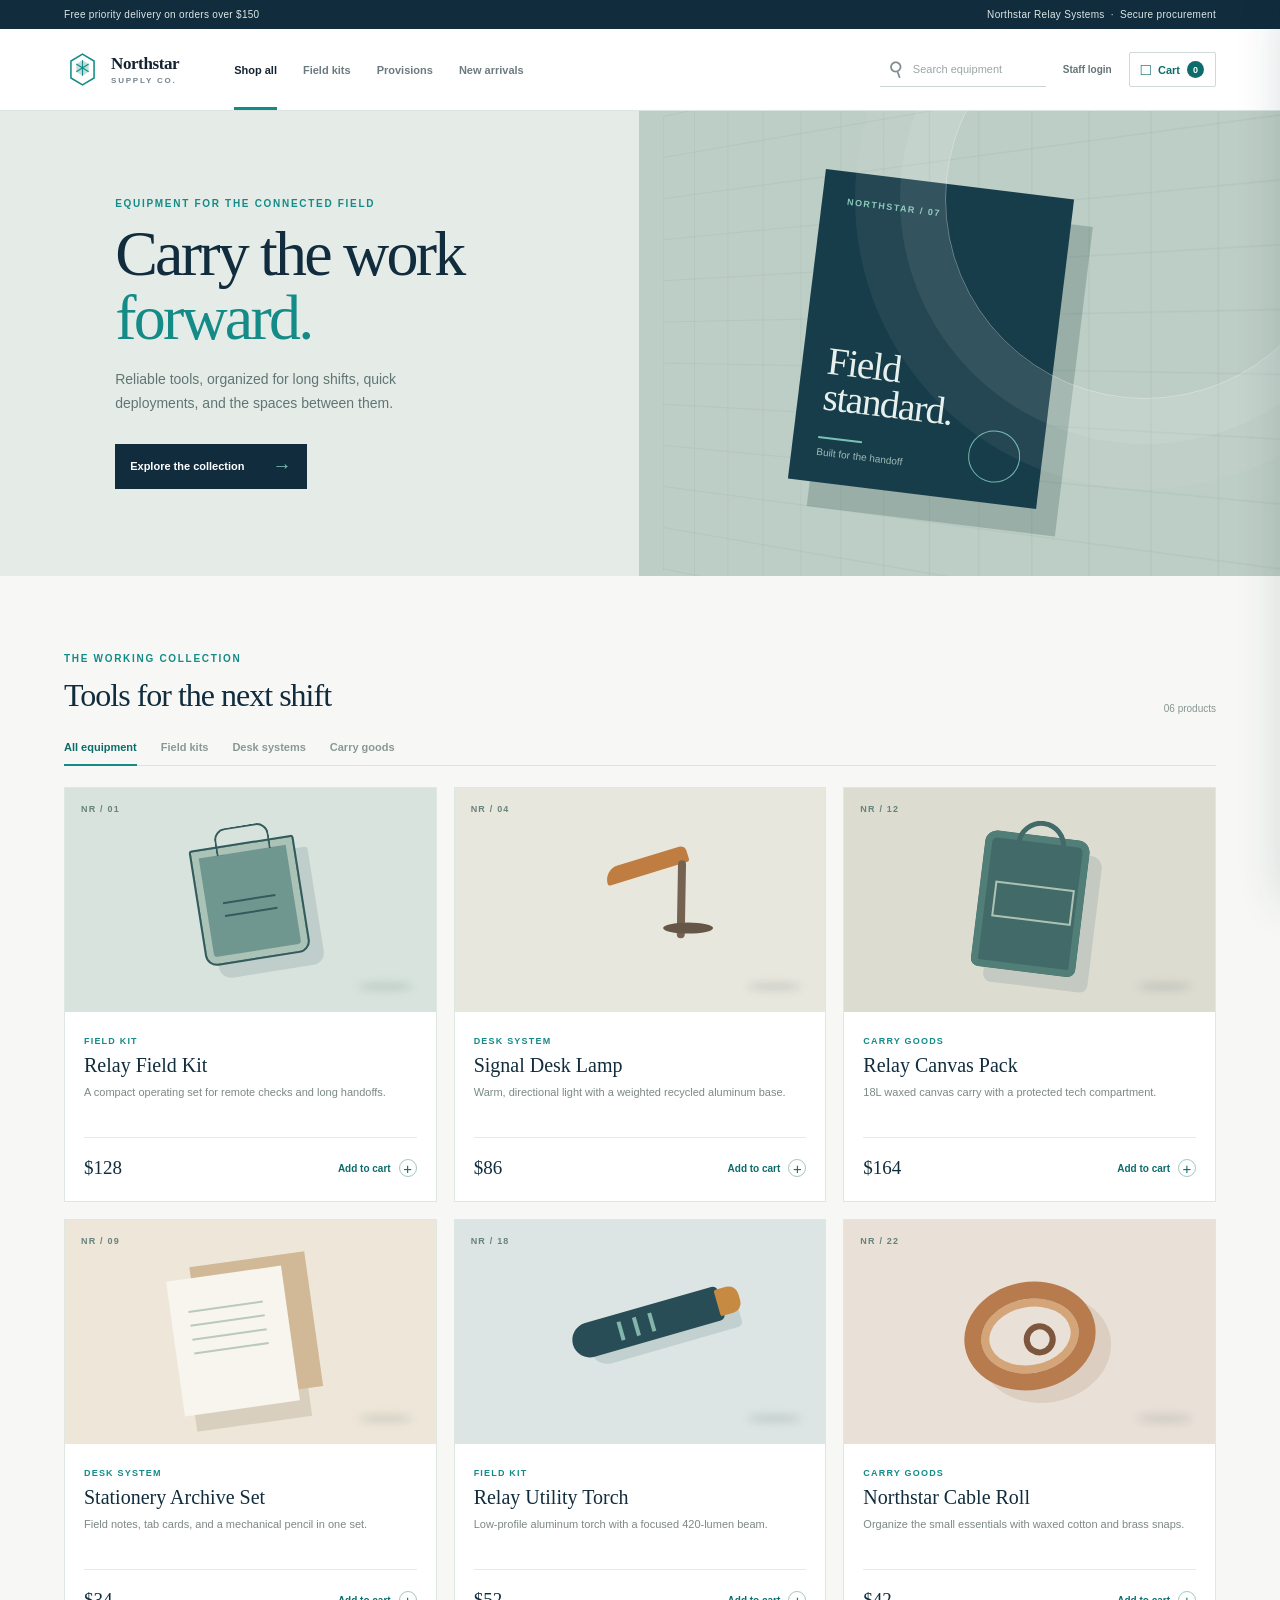
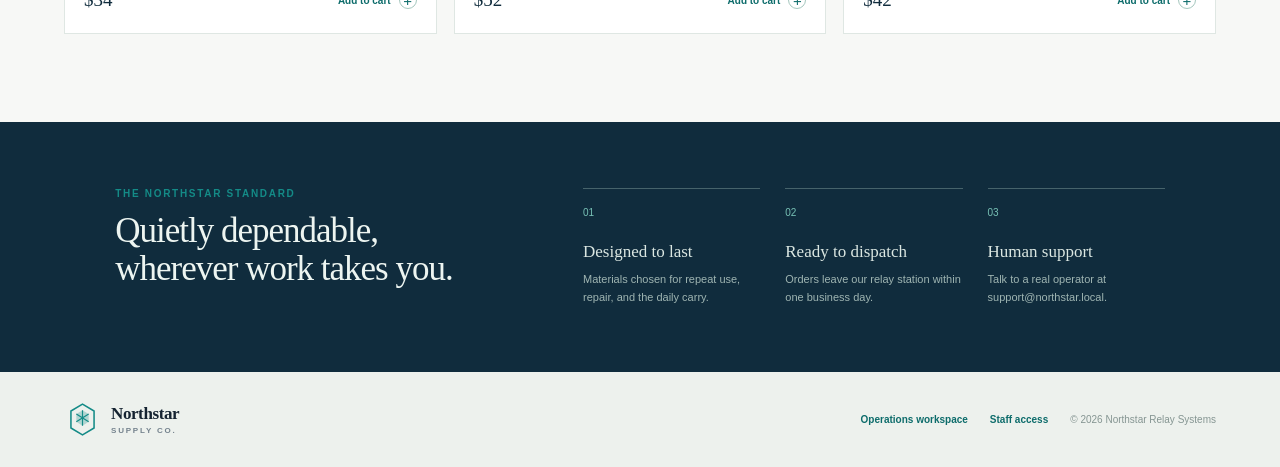
==== honeypot-site/index.html @ 7922f606 "Create Northstar honeypot decoy storefront" ====
<!doctype html>
<html lang="en">
<head>
  <meta charset="utf-8">
  <meta name="viewport" content="width=device-width, initial-scale=1">
  <meta name="robots" content="index, follow">
  <title>Northstar Supply Co. | Field-ready equipment</title>
  <link rel="stylesheet" href="style.css">
</head>
<body class="store-page">
  <div class="store-notice"><span>Free priority delivery on orders over $150</span><span>Northstar Relay Systems &nbsp;·&nbsp; Secure procurement</span></div>
  <header class="store-header">
    <a class="store-brand" href="index.html" aria-label="Northstar Supply Co. home"><svg class="brand-mark" viewBox="0 0 48 48" aria-hidden="true"><path d="M24 4 39 13v22L24 44 9 35V13L24 4Z" fill="none" stroke="currentColor" stroke-width="2"/><path d="m24 12 8 5v10l-8 5-8-5V17l8-5Z" fill="currentColor" opacity=".28"/><path d="M24 12v20m-8-15 16 10m0-10-16 10" fill="none" stroke="currentColor" stroke-width="1.5"/></svg><span><strong>Northstar</strong><small>SUPPLY CO.</small></span></a>
    <nav class="store-nav" aria-label="Store navigation"><a class="active" href="#catalog">Shop all</a><a href="#field-kits">Field kits</a><a href="#provisions">Provisions</a><a href="#new-arrivals">New arrivals</a></nav>
    <div class="store-actions"><label class="store-search"><span aria-hidden="true">&#9906;</span><input id="product-search" type="search" placeholder="Search equipment" aria-label="Search products"></label><a class="staff-link" href="admin-login.html">Staff login</a><button class="cart-button" id="cart-open" type="button" aria-label="Open shopping cart"><span aria-hidden="true">&#9633;</span> Cart <b id="cart-count">0</b></button></div>
  </header>
  <main>
    <section class="store-hero"><div class="hero-copy"><p class="eyebrow">Equipment for the connected field</p><h1>Carry the work<br><em>forward.</em></h1><p>Reliable tools, organized for long shifts, quick deployments, and the spaces between them.</p><a class="hero-button" href="#catalog">Explore the collection <span>&#8594;</span></a></div><div class="hero-visual" aria-label="A field kit arranged for deployment"><div class="hero-grid"></div><div class="hero-card"><span class="hero-card-label">NORTHSTAR / 07</span><strong>Field<br>standard.</strong><span class="hero-card-line"></span><small>Built for the handoff</small></div><div class="hero-orbit"></div></div></section>
    <section class="catalog-section" id="catalog"><div class="section-heading"><div><p class="eyebrow">The working collection</p><h2>Tools for the next shift</h2></div><span class="catalog-count" id="catalog-count">06 products</span></div><div class="category-tabs" role="tablist"><button class="category-tab active" data-category="all" type="button">All equipment</button><button class="category-tab" data-category="field" type="button">Field kits</button><button class="category-tab" data-category="desk" type="button">Desk systems</button><button class="category-tab" data-category="carry" type="button">Carry goods</button></div><div class="product-grid" id="product-grid">
      <article class="product-card" data-category="field" data-name="relay field kit"><div class="product-art art-kit"><span>NR / 01</span><div class="kit-shape"></div><i></i></div><div class="product-info"><span class="product-type">Field kit</span><h3>Relay Field Kit</h3><p>A compact operating set for remote checks and long handoffs.</p><div class="product-buy"><strong>$128</strong><button class="add-button" data-product="Relay Field Kit" data-price="128" type="button">Add to cart <span>+</span></button></div></div></article>
      <article class="product-card" data-category="desk" data-name="signal desk lamp"><div class="product-art art-lamp"><span>NR / 04</span><div class="lamp-shape"></div><i></i></div><div class="product-info"><span class="product-type">Desk system</span><h3>Signal Desk Lamp</h3><p>Warm, directional light with a weighted recycled aluminum base.</p><div class="product-buy"><strong>$86</strong><button class="add-button" data-product="Signal Desk Lamp" data-price="86" type="button">Add to cart <span>+</span></button></div></div></article>
      <article class="product-card" data-category="carry" data-name="relay canvas pack"><div class="product-art art-pack"><span>NR / 12</span><div class="pack-shape"></div><i></i></div><div class="product-info"><span class="product-type">Carry goods</span><h3>Relay Canvas Pack</h3><p>18L waxed canvas carry with a protected tech compartment.</p><div class="product-buy"><strong>$164</strong><button class="add-button" data-product="Relay Canvas Pack" data-price="164" type="button">Add to cart <span>+</span></button></div></div></article>
      <article class="product-card" data-category="desk" data-name="stationery archive set"><div class="product-art art-paper"><span>NR / 09</span><div class="paper-shape"></div><i></i></div><div class="product-info"><span class="product-type">Desk system</span><h3>Stationery Archive Set</h3><p>Field notes, tab cards, and a mechanical pencil in one set.</p><div class="product-buy"><strong>$34</strong><button class="add-button" data-product="Stationery Archive Set" data-price="34" type="button">Add to cart <span>+</span></button></div></div></article>
      <article class="product-card" data-category="field" data-name="relay utility torch"><div class="product-art art-torch"><span>NR / 18</span><div class="torch-shape"></div><i></i></div><div class="product-info"><span class="product-type">Field kit</span><h3>Relay Utility Torch</h3><p>Low-profile aluminum torch with a focused 420-lumen beam.</p><div class="product-buy"><strong>$52</strong><button class="add-button" data-product="Relay Utility Torch" data-price="52" type="button">Add to cart <span>+</span></button></div></div></article>
      <article class="product-card" data-category="carry" data-name="northstar cable roll"><div class="product-art art-cable"><span>NR / 22</span><div class="cable-shape"></div><i></i></div><div class="product-info"><span class="product-type">Carry goods</span><h3>Northstar Cable Roll</h3><p>Organize the small essentials with waxed cotton and brass snaps.</p><div class="product-buy"><strong>$42</strong><button class="add-button" data-product="Northstar Cable Roll" data-price="42" type="button">Add to cart <span>+</span></button></div></div></article>
    </div><p class="empty-products" id="empty-products">No equipment matches that search.</p></section>
    <section class="store-service" id="provisions"><div><p class="eyebrow">The Northstar standard</p><h2>Quietly dependable,<br>wherever work takes you.</h2></div><div class="service-points"><div><span>01</span><strong>Designed to last</strong><p>Materials chosen for repeat use, repair, and the daily carry.</p></div><div><span>02</span><strong>Ready to dispatch</strong><p>Orders leave our relay station within one business day.</p></div><div><span>03</span><strong>Human support</strong><p>Talk to a real operator at support@northstar.local.</p></div></div></section>
  </main>
  <footer class="store-footer"><div class="store-brand"><svg class="brand-mark" viewBox="0 0 48 48" aria-hidden="true"><path d="M24 4 39 13v22L24 44 9 35V13L24 4Z" fill="none" stroke="currentColor" stroke-width="2"/><path d="m24 12 8 5v10l-8 5-8-5V17l8-5Z" fill="currentColor" opacity=".28"/><path d="M24 12v20m-8-15 16 10m0-10-16 10" fill="none" stroke="currentColor" stroke-width="1.5"/></svg><span><strong>Northstar</strong><small>SUPPLY CO.</small></span></div><div><a href="dashboard.html">Operations workspace</a><a href="admin-login.html">Staff access</a><span>© 2026 Northstar Relay Systems</span></div></footer>
  <aside class="cart-drawer" id="cart-drawer" aria-label="Shopping cart" aria-hidden="true"><div class="cart-drawer-head"><div><p class="eyebrow">Your selection</p><h2>Shopping cart</h2></div><button id="cart-close" type="button" aria-label="Close shopping cart">&#10005;</button></div><div class="cart-items" id="cart-items"><p class="cart-empty">Your cart is ready for the next assignment.<br><a href="#catalog" id="start-shopping">Browse equipment</a></p></div><div class="cart-summary"><div><span>Subtotal</span><strong id="cart-total">$0</strong></div><button class="checkout-button" id="checkout-button" type="button">Continue to checkout <span>&#8594;</span></button><small>Checkout is simulated in this environment.</small></div></aside><div class="cart-backdrop" id="cart-backdrop"></div>
  <script>
    var cart = [];
    var drawer = document.getElementById('cart-drawer');
    var backdrop = document.getElementById('cart-backdrop');
    function money(value) { return '$' + value.toLocaleString('en-US'); }
    function renderCart() { var items = document.getElementById('cart-items'); var count = document.getElementById('cart-count'); var total = document.getElementById('cart-total'); count.textContent = cart.reduce(function (sum, item) { return sum + item.quantity; }, 0); total.textContent = money(cart.reduce(function (sum, item) { return sum + item.price * item.quantity; }, 0)); if (!cart.length) { items.innerHTML = '<p class="cart-empty">Your cart is ready for the next assignment.<br><a href="#catalog" id="start-shopping">Browse equipment</a></p>'; return; } items.innerHTML = cart.map(function (item, index) { return '<div class="cart-item"><div><strong>' + item.name + '</strong><span>' + money(item.price) + ' each</span></div><div class="cart-quantity"><button data-change="-1" data-index="' + index + '" type="button">−</button><span>' + item.quantity + '</span><button data-change="1" data-index="' + index + '" type="button">+</button></div></div>'; }).join(''); }
    function setCart(open) { drawer.classList.toggle('is-open', open); backdrop.classList.toggle('is-visible', open); drawer.setAttribute('aria-hidden', !open); }
    document.querySelectorAll('.add-button').forEach(function (button) { button.addEventListener('click', function () { var existing = cart.find(function (item) { return item.name === button.dataset.product; }); if (existing) existing.quantity += 1; else cart.push({ name: button.dataset.product, price: Number(button.dataset.price), quantity: 1 }); renderCart(); setCart(true); }); });
    document.getElementById('cart-items').addEventListener('click', function (event) { var button = event.target.closest('[data-index]'); if (!button) return; cart[button.dataset.index].quantity += Number(button.dataset.change); if (cart[button.dataset.index].quantity < 1) cart.splice(button.dataset.index, 1); renderCart(); });
    document.getElementById('cart-open').addEventListener('click', function () { setCart(true); }); document.getElementById('cart-close').addEventListener('click', function () { setCart(false); }); backdrop.addEventListener('click', function () { setCart(false); }); document.getElementById('start-shopping').addEventListener('click', function () { setCart(false); }); document.getElementById('checkout-button').addEventListener('click', function () { if (cart.length) { localStorage.setItem('northstar-cart', JSON.stringify(cart)); window.location.href = 'payment.html'; } });
    document.querySelectorAll('.category-tab').forEach(function (tab) { tab.addEventListener('click', function () { document.querySelectorAll('.category-tab').forEach(function (item) { item.classList.remove('active'); }); tab.classList.add('active'); var category = tab.dataset.category; document.querySelectorAll('.product-card').forEach(function (card) { card.hidden = category !== 'all' && card.dataset.category !== category; }); }); });
    document.getElementById('product-search').addEventListener('input', function (event) { var query = event.target.value.toLowerCase(); var visible = 0; document.querySelectorAll('.product-card').forEach(function (card) { var match = card.dataset.name.indexOf(query) !== -1; card.hidden = !match; if (match) visible += 1; }); document.getElementById('empty-products').classList.toggle('is-visible', visible === 0); });
  </script>
</body>
</html>
---- honeypot-site/style.css ----
:root {
  --ink: #152331;
  --ink-soft: #465766;
  --muted: #74828d;
  --line: #dce3e7;
  --paper: #f5f7f8;
  --panel: #ffffff;
  --navy: #102c3d;
  --teal: #148b87;
  --teal-dark: #0d6c6b;
  --amber: #d68b2c;
  --red: #bc4d4d;
  --blue: #3f78b5;
  --shadow: 0 16px 40px rgba(22, 42, 54, .07);
}
* { box-sizing: border-box; }
html { min-width: 320px; }
body { margin: 0; color: var(--ink); background: var(--paper); font-family: "Trebuchet MS", "Segoe UI", sans-serif; font-size: 14px; letter-spacing: 0; }
a { color: inherit; }
button, input { font: inherit; }
button { cursor: pointer; }
.eyebrow { margin: 0 0 13px; color: var(--teal); font-size: 10px; font-weight: 700; letter-spacing: 1.7px; text-transform: uppercase; }
.brand-lockup { display: inline-flex; align-items: center; gap: 11px; color: currentColor; text-decoration: none; }
.brand-mark { width: 39px; height: 39px; color: var(--teal); }
.brand-lockup strong { display: block; font-family: Georgia, serif; font-size: 17px; font-weight: 700; letter-spacing: -.3px; }
.brand-lockup small { display: block; margin-top: 2px; font-size: 8px; font-weight: 700; letter-spacing: 2px; opacity: .62; }
.auth-page { min-height: 100vh; background: var(--paper); }
.auth-shell { display: grid; grid-template-columns: minmax(370px, 42%) 1fr; min-height: 100vh; }
.auth-brand-panel { position: relative; display: flex; flex-direction: column; padding: 48px clamp(42px, 7vw, 110px); color: #e9f1f0; background: var(--navy); overflow: hidden; }
.auth-brand-panel:after { position: absolute; right: -180px; bottom: -210px; width: 560px; height: 560px; border: 1px solid rgba(91, 191, 182, .2); border-radius: 50%; box-shadow: 0 0 0 35px rgba(91, 191, 182, .035), 0 0 0 75px rgba(91, 191, 182, .025); content: ""; }
.auth-brand-panel:before { position: absolute; top: 32%; left: -110px; width: 330px; height: 1px; background: rgba(91, 191, 182, .2); transform: rotate(-37deg); content: ""; }
.auth-brand-panel .brand-lockup { color: #eef7f4; }
.auth-brand-panel .brand-mark { color: #74c9bf; }
.brand-copy { position: relative; z-index: 1; max-width: 365px; margin: auto 0; }
.brand-copy h1 { margin: 0 0 26px; font-family: Georgia, serif; font-size: clamp(40px, 4.3vw, 65px); font-weight: 400; line-height: 1.03; letter-spacing: -2.2px; }
.brand-copy h1 em { color: #77cabe; font-style: normal; }
.brand-description { max-width: 310px; margin: 0; color: #b5c6c8; font-size: 15px; line-height: 1.7; }
.brand-footer { position: relative; z-index: 1; display: flex; align-items: center; gap: 9px; color: #91abad; font-size: 11px; }
.brand-footer strong { color: #cde5df; font-weight: 600; }.status-dot, .live-label i, .environment-tag i { display: inline-block; width: 7px; height: 7px; border-radius: 50%; background: #58c0a8; box-shadow: 0 0 0 4px rgba(88, 192, 168, .12); }
.brand-footer .version { margin-left: auto; color: #627d82; font-size: 10px; letter-spacing: 1px; }
.auth-form-panel { display: flex; min-width: 0; flex-direction: column; justify-content: space-between; background: #fff; }
.auth-form-wrap { width: min(405px, calc(100% - 64px)); margin: auto; padding: 52px 0 35px; }
.auth-form-wrap h2 { margin: 0 0 8px; color: var(--ink); font-family: Georgia, serif; font-size: 31px; font-weight: 400; letter-spacing: -.8px; }
.form-intro { margin: 0 0 34px; color: var(--muted); line-height: 1.5; }
.field-group { margin-bottom: 21px; }.field-group label, .field-label-row { color: var(--ink-soft); font-size: 12px; font-weight: 700; }.field-label-row { display: flex; justify-content: space-between; align-items: baseline; margin-bottom: 8px; }.field-group > label { display: block; margin-bottom: 8px; }
.field-label-row a { color: var(--teal-dark); font-size: 11px; font-weight: 600; text-decoration: none; }.field-label-row a:hover, .direct-link a:hover { text-decoration: underline; }
.field-group input[type="text"], .field-group input[type="password"] { width: 100%; height: 47px; padding: 0 14px; border: 1px solid #ccd7dc; border-radius: 2px; outline: none; color: var(--ink); background: #fbfcfc; transition: border-color .15s, box-shadow .15s; }.field-group input:focus { border-color: var(--teal); box-shadow: 0 0 0 3px rgba(20, 139, 135, .12); }.field-group input::placeholder { color: #9aa7ae; }
.form-options { display: flex; align-items: center; justify-content: space-between; margin: 3px 0 23px; color: var(--muted); font-size: 11px; }.checkbox-label { display: inline-flex; align-items: center; gap: 8px; cursor: pointer; }.checkbox-label input { accent-color: var(--teal); }.secure-label { color: #819198; }.lock-icon { color: var(--teal); font-size: 8px; }
.primary-button { display: flex; width: 100%; align-items: center; justify-content: space-between; height: 49px; padding: 0 17px; border: 0; border-radius: 2px; color: #fff; background: var(--teal-dark); font-size: 13px; font-weight: 700; transition: background .15s, transform .15s; }.primary-button:hover { background: #095957; }.primary-button:active { transform: translateY(1px); }.primary-button span { font-size: 20px; font-weight: 400; }
.login-error { display: none; margin: -6px 0 17px; padding: 10px 12px; border-left: 3px solid var(--red); color: #8f3c3c; background: #fff3f1; font-size: 12px; line-height: 1.45; }.login-error.is-visible { display: block; }
.access-note { margin: 22px 0 0; color: #89979d; font-size: 10px; line-height: 1.55; }.direct-link { display: flex; align-items: center; gap: 10px; margin-top: 27px; color: #9da9ad; font-size: 10px; }.direct-link a { color: var(--teal-dark); font-weight: 700; text-decoration: none; }.direct-link span { padding-left: 10px; border-left: 1px solid var(--line); }.mobile-brand { display: none; }
.auth-footer, .dashboard-footer { display: flex; justify-content: space-between; padding: 19px clamp(24px, 5vw, 74px); border-top: 1px solid #e8edef; color: #94a0a5; font-size: 10px; }
.dashboard-page { min-height: 100vh; background: var(--paper); }.topbar { display: flex; height: 72px; align-items: center; padding: 0 clamp(25px, 5vw, 76px); border-bottom: 1px solid #dce5e8; background: #fff; }.topbar .brand-mark { width: 34px; height: 34px; }.topbar .brand-lockup strong { font-size: 15px; }.topbar .brand-lockup small { font-size: 7px; }.main-nav { display: flex; align-self: stretch; gap: 29px; margin-left: clamp(35px, 6vw, 105px); }.main-nav a { position: relative; display: flex; align-items: center; color: #687983; font-size: 12px; font-weight: 600; text-decoration: none; }.main-nav a.active { color: var(--ink); }.main-nav a.active:after { position: absolute; right: 0; bottom: -1px; left: 0; height: 3px; background: var(--teal); content: ""; }.main-nav b { margin-left: 6px; padding: 2px 5px; border-radius: 8px; color: #fff; background: var(--red); font-size: 9px; }.topbar-tools { display: flex; align-items: center; gap: 20px; margin-left: auto; }.environment-tag { display: inline-flex; align-items: center; gap: 8px; padding: 6px 9px; border: 1px solid #d7e5df; color: #327061; background: #f2f9f5; font-size: 10px; font-weight: 700; }.icon-button { position: relative; padding: 3px; border: 0; color: #60747e; background: transparent; font-size: 20px; }.notification-dot { position: absolute; top: 1px; right: 0; width: 5px; height: 5px; border: 1px solid #fff; border-radius: 50%; background: var(--red); }.user-chip { display: flex; align-items: center; gap: 9px; padding: 0; border: 0; color: var(--ink-soft); background: transparent; font-size: 11px; }.avatar { display: inline-flex; width: 29px; height: 29px; align-items: center; justify-content: center; border-radius: 50%; color: #fff; background: #607d80; font-size: 9px; font-weight: 700; }.chevron { margin-left: 2px; color: #8a989e; font-size: 16px; }
.dashboard-content { max-width: 1280px; margin: 0 auto; padding: 47px clamp(25px, 5vw, 76px) 38px; }.dashboard-heading { display: flex; align-items: flex-end; justify-content: space-between; margin-bottom: 30px; }.dashboard-heading h1 { margin: 0 0 9px; font-family: Georgia, serif; font-size: 32px; font-weight: 400; letter-spacing: -.8px; }.heading-copy { margin: 0; color: var(--muted); font-size: 13px; }.outline-button { display: inline-flex; height: 37px; align-items: center; gap: 8px; padding: 0 13px; border: 1px solid #cad6da; border-radius: 2px; color: var(--ink-soft); background: #fff; font-size: 11px; font-weight: 700; }.outline-button span { color: var(--teal); font-size: 16px; }.metric-grid { display: grid; grid-template-columns: repeat(4, 1fr); gap: 13px; margin-bottom: 19px; }.metric-card, .panel { border: 1px solid #e0e7e9; background: var(--panel); box-shadow: var(--shadow); }.metric-card { position: relative; min-height: 143px; padding: 17px 19px; overflow: hidden; }.metric-top { display: flex; align-items: center; justify-content: space-between; color: #71818a; font-size: 11px; font-weight: 600; }.metric-icon { display: inline-flex; width: 23px; height: 23px; align-items: center; justify-content: center; border-radius: 50%; font-size: 14px; }.metric-icon.blue { color: var(--blue); background: #edf4fb; }.metric-icon.green { color: var(--teal); background: #eaf7f3; }.metric-icon.amber { color: var(--amber); background: #fff6e9; }.metric-card > strong { display: block; margin: 13px 0 5px; color: var(--ink); font-family: Georgia, serif; font-size: 29px; font-weight: 400; }.unit { margin-left: 2px; font-family: "Trebuchet MS", sans-serif; font-size: 14px; }.metric-change { margin: 0; font-size: 10px; font-weight: 700; }.metric-change span { margin-left: 4px; color: #95a1a6; font-weight: 400; }.positive { color: var(--teal); }.negative { color: var(--amber); }.neutral { color: #73848c; }.sparkline { position: absolute; right: 15px; bottom: 16px; display: flex; align-items: end; gap: 3px; height: 23px; }.sparkline i { display: block; width: 4px; background: currentColor; opacity: .65; }.sparkline i:nth-child(1) { height: 8px; }.sparkline i:nth-child(2) { height: 13px; }.sparkline i:nth-child(3) { height: 10px; }.sparkline i:nth-child(4) { height: 17px; }.sparkline i:nth-child(5) { height: 13px; }.sparkline i:nth-child(6) { height: 19px; }.sparkline i:nth-child(7) { height: 16px; }.sparkline i:nth-child(8) { height: 23px; }.blue-line { color: var(--blue); }.green-line { color: var(--teal); }.amber-line { color: var(--amber); }.availability-bar { width: 100%; height: 4px; margin-top: 19px; background: #edf0f1; }.availability-bar span { display: block; width: 99.98%; height: 100%; background: var(--teal); }
.dashboard-grid { display: grid; grid-template-columns: 1.12fr .88fr; gap: 19px; }.panel { min-width: 0; padding: 22px 23px; }.panel-heading { display: flex; align-items: flex-start; justify-content: space-between; }.panel h2 { margin: 0; color: var(--ink); font-family: Georgia, serif; font-size: 21px; font-weight: 400; }.live-label { display: flex; align-items: center; gap: 7px; margin-top: 3px; color: var(--teal); font-size: 10px; font-weight: 700; }.status-summary { display: flex; align-items: center; justify-content: space-between; margin: 21px 0 19px; padding: 16px 18px; background: #f3f8f7; }.status-score strong, .status-score span { display: block; }.status-score strong { margin-bottom: 4px; font-family: Georgia, serif; font-size: 18px; font-weight: 400; }.status-score span { color: var(--teal); font-size: 11px; font-weight: 700; }.status-ring { display: flex; width: 60px; height: 60px; align-items: center; justify-content: center; border: 4px solid #a8d8ca; border-right-color: var(--teal); border-radius: 50%; }.status-ring span { color: var(--teal-dark); font-size: 11px; font-weight: 700; }.status-ring small { font-size: 8px; }.service-list { border-top: 1px solid var(--line); }.service-row { display: grid; grid-template-columns: 1.4fr .8fr 1fr; align-items: center; min-height: 40px; border-bottom: 1px solid #edf0f1; font-size: 11px; }.service-name { display: flex; align-items: center; gap: 8px; font-weight: 700; }.service-dot { width: 6px; height: 6px; border-radius: 50%; }.service-dot.ok { background: var(--teal); }.service-dot.warning { background: var(--amber); }.service-region { color: #89979d; }.service-state { text-align: right; font-size: 10px; font-weight: 700; }.ok-text { color: var(--teal); }.warning-text { color: var(--amber); }.panel-link, .text-link { display: flex; align-items: center; justify-content: space-between; margin-top: 17px; color: var(--teal-dark); font-size: 10px; font-weight: 700; text-decoration: none; }.panel-link span { font-size: 16px; }.count-badge { padding: 5px 8px; color: var(--red); background: #fff1ef; font-size: 10px; font-weight: 700; }.alert-list { margin-top: 19px; border-top: 1px solid var(--line); }.alert-row { display: flex; min-height: 58px; align-items: center; gap: 10px; border-bottom: 1px solid #edf0f1; }.alert-severity { width: 35px; padding: 4px 0; text-align: center; font-size: 9px; font-weight: 700; }.alert-severity.high { color: #a13c3c; background: #fff0ee; }.alert-severity.medium { color: #a56c17; background: #fff5e5; }.alert-severity.low { color: #39816f; background: #edf8f3; }.alert-detail { display: flex; min-width: 0; flex: 1; flex-direction: column; gap: 5px; }.alert-detail strong { overflow: hidden; text-overflow: ellipsis; white-space: nowrap; font-size: 11px; }.alert-detail span { color: #8b989e; font-size: 10px; }.alert-arrow { color: #9caaae; font-size: 18px; }.resolved-label { color: #458b7b; font-size: 9px; font-weight: 700; }.activity-panel { min-height: 300px; }.text-link { margin: 4px 0 0; color: var(--teal-dark); }.activity-list { margin-top: 14px; }.activity-row { display: grid; grid-template-columns: 25px 1fr auto; gap: 10px; align-items: center; min-height: 54px; border-bottom: 1px solid #edf0f1; }.activity-icon { display: inline-flex; width: 25px; height: 25px; align-items: center; justify-content: center; border-radius: 50%; font-size: 12px; }.activity-icon.user { color: var(--blue); background: #eef5fb; }.activity-icon.deploy { color: var(--teal); background: #eaf7f3; }.activity-icon.key { color: var(--amber); background: #fff5e5; }.activity-row strong, .activity-row span { display: block; }.activity-row strong { margin-bottom: 4px; font-size: 11px; }.activity-row div span { color: #89979d; font-size: 10px; }.activity-row time { color: #8c9a9f; font-size: 10px; }.window-panel { min-height: 300px; }.calendar-icon { color: var(--teal); font-size: 20px; }.maintenance-date { display: flex; align-items: center; gap: 12px; margin: 27px 0 11px; }.maintenance-date > strong { color: var(--teal-dark); font-family: Georgia, serif; font-size: 48px; font-weight: 400; line-height: .8; }.maintenance-date span { display: flex; flex-direction: column; gap: 4px; }.maintenance-date b { color: var(--teal); font-size: 10px; letter-spacing: 1px; }.maintenance-date em { color: #86959b; font-size: 10px; font-style: normal; }.maintenance-copy { max-width: 190px; margin: 0 0 18px; color: var(--ink-soft); font-family: Georgia, serif; font-size: 16px; line-height: 1.35; }.maintenance-meta { display: flex; justify-content: space-between; padding: 12px 0; border-top: 1px solid var(--line); border-bottom: 1px solid var(--line); color: #7e8d94; font-size: 10px; }.dashboard-footer { max-width: 1280px; margin: 0 auto; padding-right: clamp(25px, 5vw, 76px); padding-left: clamp(25px, 5vw, 76px); }
@media (max-width: 900px) { .auth-shell { grid-template-columns: 1fr; }.auth-brand-panel { display: none; }.mobile-brand { display: inline-flex; margin-bottom: 48px; }.auth-form-wrap { padding-top: 35px; }.main-nav { gap: 15px; margin-left: 25px; }.user-name { display: none; }.metric-grid { grid-template-columns: repeat(2, 1fr); } }
@media (max-width: 650px) { .topbar { height: 64px; padding: 0 17px; }.topbar .brand-lockup small, .main-nav, .environment-tag, .icon-button { display: none; }.topbar-tools { gap: 0; }.dashboard-content { padding: 31px 17px 25px; }.dashboard-heading { align-items: flex-start; flex-direction: column; gap: 20px; }.dashboard-heading h1 { font-size: 28px; }.metric-grid, .dashboard-grid { grid-template-columns: 1fr; gap: 12px; }.panel { padding: 19px 17px; }.dashboard-footer { align-items: flex-start; flex-direction: column; gap: 6px; padding: 17px; }.auth-form-wrap { width: min(100% - 40px, 405px); }.auth-footer { align-items: flex-start; flex-direction: column; gap: 7px; padding: 17px 20px; }.form-options { align-items: flex-start; flex-direction: column; gap: 11px; }.service-row { grid-template-columns: 1.4fr .9fr; gap: 4px; padding: 7px 0; }.service-state { grid-column: 2; text-align: left; }.service-region { grid-column: 2; grid-row: 1; text-align: right; }.user-chip .chevron { display: none; } }

/* Public storefront */
.store-page { min-height: 100vh; color: var(--ink); background: #f7f8f6; }
.store-notice { display: flex; justify-content: space-between; padding: 9px clamp(18px, 5vw, 76px); color: #dce9e6; background: var(--navy); font-size: 10px; letter-spacing: .3px; }
.store-header { display: flex; min-height: 82px; align-items: center; gap: 30px; padding: 0 clamp(18px, 5vw, 76px); border-bottom: 1px solid #dde5e3; background: #fff; }
.store-brand { display: inline-flex; flex-shrink: 0; align-items: center; gap: 10px; color: var(--ink); text-decoration: none; }
.store-brand .brand-mark { width: 37px; height: 37px; color: var(--teal); }
.store-brand strong { display: block; font-family: Georgia, serif; font-size: 17px; font-weight: 700; letter-spacing: -.4px; }
.store-brand small { display: block; margin-top: 2px; color: var(--muted); font-size: 8px; font-weight: 700; letter-spacing: 1.8px; }
.store-nav { display: flex; align-self: stretch; gap: 26px; margin-left: 25px; }
.store-nav a { position: relative; display: flex; align-items: center; color: #6c7b80; font-size: 11px; font-weight: 700; text-decoration: none; }
.store-nav a.active { color: var(--ink); }.store-nav a.active:after { position: absolute; right: 0; bottom: 0; left: 0; height: 3px; background: var(--teal); content: ""; }
.store-actions { display: flex; align-items: center; gap: 17px; margin-left: auto; }.store-search { display: flex; width: 166px; align-items: center; gap: 7px; padding: 0 9px; border-bottom: 1px solid #cbd5d5; color: #7f8e91; }.store-search span { font-size: 20px; transform: rotate(-20deg); }.store-search input { width: 100%; height: 33px; border: 0; outline: 0; color: var(--ink); background: transparent; font-size: 11px; }.store-search input::placeholder { color: #9aa6a6; }.staff-link { color: #647476; font-size: 10px; font-weight: 700; text-decoration: none; }.staff-link:hover { color: var(--teal-dark); }.cart-button { display: inline-flex; height: 35px; align-items: center; gap: 7px; padding: 0 11px; border: 1px solid #cfdad8; border-radius: 2px; color: var(--teal-dark); background: #fff; font-size: 11px; font-weight: 700; }.cart-button > span { font-size: 17px; }.cart-button b { display: inline-flex; min-width: 17px; height: 17px; align-items: center; justify-content: center; border-radius: 50%; color: #fff; background: var(--teal-dark); font-size: 9px; }
.store-hero { display: grid; grid-template-columns: .9fr 1.1fr; min-height: 465px; padding-left: clamp(18px, 9vw, 140px); overflow: hidden; background: #e5ece8; }.hero-copy { display: flex; max-width: 410px; flex-direction: column; justify-content: center; padding: 55px 30px 55px 0; }.hero-copy h1 { margin: 0 0 19px; color: var(--navy); font-family: Georgia, serif; font-size: clamp(47px, 5vw, 72px); font-weight: 400; line-height: .99; letter-spacing: -2.8px; }.hero-copy h1 em { color: var(--teal); font-style: normal; }.hero-copy > p:not(.eyebrow) { max-width: 330px; margin: 0 0 28px; color: #607573; font-size: 14px; line-height: 1.7; }.hero-button { display: inline-flex; width: fit-content; height: 45px; align-items: center; gap: 28px; padding: 0 15px; color: #fff; background: var(--navy); font-size: 11px; font-weight: 700; text-decoration: none; }.hero-button span { color: #79c3b6; font-size: 19px; }.hero-visual { position: relative; min-height: 465px; overflow: hidden; background: #bdcec6; }.hero-grid { position: absolute; inset: 0; opacity: .32; background-image: linear-gradient(rgba(35, 76, 74, .18) 1px, transparent 1px), linear-gradient(90deg, rgba(35, 76, 74, .18) 1px, transparent 1px); background-size: 42px 42px; transform: perspective(470px) rotateY(-19deg) scale(1.25); }.hero-card { position: absolute; top: 72px; left: 26%; display: flex; width: 250px; height: 312px; flex-direction: column; padding: 25px; color: #e7f0ec; background: #183d4a; box-shadow: 22px 25px 0 rgba(57, 93, 88, .28); transform: rotate(7deg); }.hero-card:after { position: absolute; right: 22px; bottom: 21px; width: 50px; height: 50px; border: 1px solid #6fb9ad; border-radius: 50%; content: ""; }.hero-card-label { color: #86c7ba; font-size: 9px; font-weight: 700; letter-spacing: 1.5px; }.hero-card strong { margin-top: auto; font-family: Georgia, serif; font-size: 39px; font-weight: 400; line-height: .94; letter-spacing: -1.3px; }.hero-card-line { width: 44px; height: 2px; margin: 21px 0 8px; background: #78c2b6; }.hero-card small { color: #9dbbb7; font-size: 10px; }.hero-orbit { position: absolute; top: -112px; right: -65px; width: 400px; height: 400px; border: 1px solid rgba(255, 255, 255, .35); border-radius: 50%; box-shadow: 0 0 0 45px rgba(255, 255, 255, .07), 0 0 0 90px rgba(255, 255, 255, .05); }
.catalog-section { max-width: 1280px; margin: 0 auto; padding: 77px clamp(18px, 5vw, 76px) 88px; }.section-heading { display: flex; align-items: end; justify-content: space-between; margin-bottom: 27px; }.section-heading h2, .store-service h2 { margin: 0; color: var(--navy); font-family: Georgia, serif; font-size: 32px; font-weight: 400; letter-spacing: -1px; }.catalog-count { color: #879593; font-size: 10px; }.category-tabs { display: flex; gap: 24px; margin-bottom: 21px; border-bottom: 1px solid #dce4e1; }.category-tab { position: relative; padding: 0 0 12px; border: 0; color: #899795; background: transparent; font-size: 11px; font-weight: 700; }.category-tab.active { color: var(--teal-dark); }.category-tab.active:after { position: absolute; right: 0; bottom: -1px; left: 0; height: 2px; background: var(--teal); content: ""; }.product-grid { display: grid; grid-template-columns: repeat(3, 1fr); gap: 17px; }.product-card { min-width: 0; border: 1px solid #dfe7e3; background: #fff; }.product-art { position: relative; height: 224px; overflow: hidden; background: #e4ebe7; }.product-art > span { position: absolute; top: 16px; left: 16px; color: #66827b; font-size: 9px; font-weight: 700; letter-spacing: 1.2px; }.product-art i { position: absolute; right: 23px; bottom: 22px; width: 55px; height: 7px; border-radius: 50%; background: rgba(23, 55, 54, .15); filter: blur(4px); }.art-kit { background: #d8e3dd; }.kit-shape { position: absolute; top: 54px; left: calc(50% - 53px); width: 106px; height: 118px; border: 2px solid #345b5c; border-radius: 3px 3px 12px 12px; background: #709690; box-shadow: inset 0 0 0 7px #abc2b7, 12px 14px 0 rgba(52, 91, 92, .15); transform: rotate(-9deg); }.kit-shape:before { position: absolute; top: -19px; left: 25px; width: 51px; height: 25px; border: 2px solid #345b5c; border-bottom: 0; border-radius: 12px 12px 0 0; content: ""; }.kit-shape:after { position: absolute; top: 54px; left: 24px; width: 53px; height: 2px; background: #345b5c; box-shadow: 0 13px #345b5c; content: ""; }.art-lamp { background: #e8e7dd; }.lamp-shape { position: absolute; top: 69px; left: calc(50% - 36px); width: 85px; height: 17px; border-radius: 20px 8px 3px 3px; background: #bf7d42; transform: rotate(-17deg); }.lamp-shape:before { position: absolute; top: 12px; left: 62px; width: 8px; height: 78px; border-radius: 5px; background: #766250; content: ""; transform: rotate(18deg); }.lamp-shape:after { position: absolute; top: 75px; left: 39px; width: 50px; height: 11px; border-radius: 50%; background: #665648; content: ""; transform: rotate(17deg); }.art-pack { background: #dddcd1; }.pack-shape { position: absolute; top: 47px; left: calc(50% - 52px); width: 105px; height: 137px; border-radius: 12px 12px 8px 8px; background: #416a68; box-shadow: inset 0 0 0 7px #527e78, 14px 14px 0 rgba(65, 106, 104, .16); transform: rotate(7deg); }.pack-shape:before { position: absolute; top: -15px; left: 31px; width: 40px; height: 33px; border: 5px solid #416a68; border-bottom: 0; border-radius: 30px 30px 0 0; content: ""; }.pack-shape:after { position: absolute; top: 50px; left: 15px; width: 76px; height: 32px; border: 2px solid #aec2b4; content: ""; }.art-paper { background: #eee7d9; }.paper-shape { position: absolute; top: 53px; left: calc(50% - 75px); width: 116px; height: 136px; background: #f7f5ed; box-shadow: 25px -11px 0 #d1b997, 10px 17px 0 rgba(114, 88, 57, .17); transform: rotate(-8deg); }.paper-shape:after { position: absolute; top: 32px; left: 18px; width: 75px; height: 2px; background: #b9c9bf; box-shadow: 0 14px #b9c9bf, 0 28px #b9c9bf, 0 42px #b9c9bf; content: ""; }.art-torch { background: #dce5e3; }.torch-shape { position: absolute; top: 86px; left: calc(50% - 70px); width: 154px; height: 35px; border-radius: 20px 6px 6px 20px; background: #284d56; box-shadow: 15px 11px 0 rgba(40, 77, 86, .14); transform: rotate(-16deg); }.torch-shape:before { position: absolute; right: -19px; top: 4px; width: 23px; height: 27px; border-radius: 2px 10px 10px 2px; background: #c68a42; content: ""; }.torch-shape:after { position: absolute; top: 8px; left: 48px; width: 4px; height: 19px; background: #83b5aa; box-shadow: 16px 0 #83b5aa, 32px 0 #83b5aa; content: ""; }.art-cable { background: #e9e0d8; }.cable-shape { position: absolute; top: 62px; left: calc(50% - 66px); width: 132px; height: 108px; border: 17px solid #b77b4e; border-radius: 50%; box-shadow: inset 0 0 0 8px #d5a57a, 13px 15px 0 rgba(142, 90, 53, .14); transform: rotate(-10deg); }.cable-shape:after { position: absolute; top: 26px; left: 42px; width: 20px; height: 20px; border: 6px solid #7d563d; border-radius: 50%; content: ""; }.product-info { padding: 19px 19px 17px; }.product-type { color: var(--teal); font-size: 9px; font-weight: 700; letter-spacing: 1.2px; text-transform: uppercase; }.product-info h3 { margin: 7px 0 7px; color: var(--navy); font-family: Georgia, serif; font-size: 20px; font-weight: 400; }.product-info p { min-height: 35px; margin: 0 0 18px; color: #7b8987; font-size: 11px; line-height: 1.5; }.product-buy { display: flex; align-items: center; justify-content: space-between; padding-top: 14px; border-top: 1px solid #e5ebe8; }.product-buy strong { color: var(--navy); font-family: Georgia, serif; font-size: 19px; font-weight: 400; }.add-button { display: inline-flex; align-items: center; gap: 8px; padding: 7px 0; border: 0; color: var(--teal-dark); background: transparent; font-size: 10px; font-weight: 700; }.add-button span { display: inline-flex; width: 18px; height: 18px; align-items: center; justify-content: center; border: 1px solid #a5c7be; border-radius: 50%; font-size: 15px; font-weight: 400; }.add-button:hover { color: var(--navy); }.empty-products { display: none; padding: 50px 0; color: var(--muted); text-align: center; }.empty-products.is-visible { display: block; }
.store-service { display: grid; grid-template-columns: .8fr 1.2fr; gap: 80px; padding: 66px clamp(18px, 9vw, 140px); color: #dbe7e2; background: var(--navy); }.store-service h2 { color: #edf5f1; font-size: 35px; line-height: 1.08; }.service-points { display: grid; grid-template-columns: repeat(3, 1fr); gap: 25px; }.service-points div { border-top: 1px solid #46636b; padding-top: 14px; }.service-points span { color: #78c2b6; font-size: 10px; }.service-points strong { display: block; margin: 23px 0 9px; font-family: Georgia, serif; font-size: 17px; font-weight: 400; }.service-points p { margin: 0; color: #9fb5b2; font-size: 11px; line-height: 1.6; }.store-footer { display: flex; justify-content: space-between; padding: 29px clamp(18px, 5vw, 76px); color: #859592; background: #edf1ed; font-size: 10px; }.store-footer > div:last-child { display: flex; align-items: center; gap: 22px; }.store-footer a { color: var(--teal-dark); font-weight: 700; text-decoration: none; }
.cart-backdrop { position: fixed; z-index: 5; inset: 0; display: none; background: rgba(12, 29, 34, .38); }.cart-backdrop.is-visible { display: block; }.cart-drawer { position: fixed; z-index: 6; top: 0; right: 0; display: flex; width: min(405px, 100%); height: 100vh; flex-direction: column; padding: 28px; background: #fff; box-shadow: -18px 0 45px rgba(18, 45, 48, .16); transform: translateX(105%); transition: transform .25s ease; }.cart-drawer.is-open { transform: translateX(0); }.cart-drawer-head { display: flex; align-items: flex-start; justify-content: space-between; padding-bottom: 22px; border-bottom: 1px solid var(--line); }.cart-drawer-head h2 { margin: 0; font-family: Georgia, serif; font-size: 27px; font-weight: 400; }.cart-drawer-head button { padding: 4px; border: 0; color: var(--muted); background: transparent; font-size: 16px; }.cart-items { flex: 1; overflow: auto; }.cart-empty { margin-top: 50px; color: var(--muted); font-size: 12px; line-height: 1.8; text-align: center; }.cart-empty a { color: var(--teal-dark); font-weight: 700; }.cart-item { display: flex; align-items: center; justify-content: space-between; gap: 12px; padding: 18px 0; border-bottom: 1px solid #e8edeb; }.cart-item strong, .cart-item span { display: block; }.cart-item strong { margin-bottom: 5px; font-family: Georgia, serif; font-size: 15px; font-weight: 400; }.cart-item span { color: var(--muted); font-size: 10px; }.cart-quantity { display: flex; align-items: center; gap: 10px; }.cart-quantity button { width: 23px; height: 23px; border: 1px solid #cbd8d4; border-radius: 50%; color: var(--teal-dark); background: #fff; }.cart-quantity span { min-width: 10px; color: var(--ink); text-align: center; }.cart-summary { padding-top: 20px; border-top: 1px solid var(--line); }.cart-summary > div { display: flex; justify-content: space-between; margin-bottom: 18px; color: var(--muted); font-size: 12px; }.cart-summary strong { color: var(--navy); font-family: Georgia, serif; font-size: 22px; font-weight: 400; }.checkout-button { display: flex; width: 100%; height: 45px; align-items: center; justify-content: space-between; padding: 0 14px; border: 0; color: #fff; background: var(--teal-dark); font-size: 11px; font-weight: 700; }.checkout-button span { font-size: 18px; }.cart-summary small { display: block; margin-top: 10px; color: #9ba8a5; font-size: 9px; text-align: center; }
@media (max-width: 980px) { .store-nav { gap: 15px; margin-left: 5px; }.store-actions { gap: 10px; }.store-search { width: 130px; }.store-service { gap: 35px; } }
@media (max-width: 760px) { .store-notice span:last-child, .store-nav, .staff-link { display: none; }.store-header { min-height: 68px; }.store-actions { gap: 12px; }.store-search { width: 135px; }.store-hero { display: block; padding-left: 0; }.hero-copy { max-width: none; padding: 58px 24px; }.hero-copy h1 { font-size: 53px; }.hero-visual { min-height: 330px; }.hero-card { top: 40px; left: calc(50% - 95px); width: 190px; height: 250px; }.hero-card strong { font-size: 31px; }.catalog-section { padding-top: 55px; padding-bottom: 60px; }.product-grid { grid-template-columns: repeat(2, 1fr); }.product-art { height: 185px; }.product-info { padding: 15px; }.product-info h3 { font-size: 17px; }.product-info p { min-height: 50px; }.store-service { grid-template-columns: 1fr; gap: 35px; padding-top: 52px; padding-bottom: 52px; }.store-footer { align-items: flex-start; flex-direction: column; gap: 22px; }.store-footer > div:last-child { align-items: flex-start; flex-direction: column; gap: 10px; } }
@media (max-width: 500px) { .store-notice { padding-right: 14px; padding-left: 14px; font-size: 9px; }.store-header { padding: 0 14px; }.store-brand .brand-mark { width: 32px; height: 32px; }.store-brand strong { font-size: 15px; }.store-search { width: 105px; }.store-search input { font-size: 10px; }.store-search span { font-size: 16px; }.category-tabs { gap: 14px; overflow: auto; }.category-tab { flex-shrink: 0; font-size: 10px; }.product-grid { grid-template-columns: 1fr; }.product-art { height: 205px; }.section-heading h2 { font-size: 27px; }.service-points { grid-template-columns: 1fr; gap: 20px; }.service-points strong { margin-top: 13px; }.cart-drawer { padding: 23px 18px; } }

/* Checkout and payment */
.payment-page { min-height: 100vh; color: var(--ink); background: #f5f7f5; }.checkout-header { display: flex; height: 78px; align-items: center; padding: 0 clamp(18px, 6vw, 92px); border-bottom: 1px solid #dce5e1; background: #fff; }.checkout-header .brand-mark { width: 35px; height: 35px; }.checkout-progress { display: flex; align-items: center; gap: 13px; margin: 0 auto; color: #a2afab; font-size: 10px; font-weight: 700; }.checkout-progress i { width: 33px; height: 1px; background: #d3ded9; }.checkout-progress .complete { color: var(--teal); }.checkout-progress .active { color: var(--navy); }.checkout-back { color: var(--teal-dark); font-size: 10px; font-weight: 700; text-decoration: none; }.payment-main { max-width: 1160px; margin: 0 auto; padding: 58px clamp(18px, 5vw, 65px) 80px; }.payment-intro { margin-bottom: 33px; }.payment-intro h1 { margin: 0 0 9px; color: var(--navy); font-family: Georgia, serif; font-size: 38px; font-weight: 400; letter-spacing: -1.2px; }.payment-intro > p:last-child { margin: 0; color: var(--muted); font-size: 13px; }.payment-layout { display: grid; grid-template-columns: minmax(0, 1.35fr) minmax(280px, .65fr); gap: 22px; align-items: start; }.payment-methods { display: grid; gap: 17px; }.payment-card, .order-summary { border: 1px solid #dfe8e3; background: #fff; box-shadow: var(--shadow); }.payment-card { padding: 25px 27px; }.payment-card-heading { display: flex; align-items: flex-start; justify-content: space-between; margin-bottom: 15px; }.payment-card-heading > div { display: flex; align-items: center; gap: 12px; }.step-number { color: var(--teal); font-size: 10px; font-weight: 700; letter-spacing: 1px; }.payment-card h2 { margin: 0; color: var(--navy); font-family: Georgia, serif; font-size: 23px; font-weight: 400; }.secure-pill { padding: 5px 8px; color: #3e806f; background: #edf8f3; font-size: 9px; font-weight: 700; }.payment-help { margin: 0 0 21px; color: var(--muted); font-size: 11px; line-height: 1.5; }.qr-options { display: grid; grid-template-columns: repeat(2, 1fr); gap: 13px; }.qr-option { display: flex; min-width: 0; align-items: center; gap: 13px; padding: 13px; border: 1px solid #dce5e1; text-align: left; background: #fff; }.qr-option.active { border-color: var(--teal); box-shadow: inset 0 0 0 1px var(--teal); }.qr-frame { display: block; flex: 0 0 84px; width: 84px; height: 84px; padding: 5px; background: #fff; }.qr-frame svg { display: block; width: 100%; height: 100%; }.qr-option strong, .qr-option small { display: block; }.qr-option strong { color: var(--navy); font-family: Georgia, serif; font-size: 14px; font-weight: 400; }.qr-option small { margin-top: 5px; color: #899893; font-size: 9px; line-height: 1.35; }.wallet-id { display: flex; align-items: center; gap: 9px; margin-top: 17px; padding: 12px 13px; background: #f2f7f4; }.wallet-id span { color: #71837d; font-size: 10px; }.wallet-id strong { overflow: hidden; margin-left: auto; color: var(--navy); font-size: 10px; text-overflow: ellipsis; white-space: nowrap; }.wallet-id button { padding: 4px 8px; border: 1px solid #bfd5cc; color: var(--teal-dark); background: #fff; font-size: 9px; font-weight: 700; }.card-logos { color: #8b9995; font-size: 9px; font-weight: 700; letter-spacing: .5px; }.card-payment form { display: grid; gap: 16px; }.card-payment label { display: grid; gap: 7px; color: var(--ink-soft); font-size: 10px; font-weight: 700; }.card-payment input { width: 100%; height: 42px; padding: 0 12px; border: 1px solid #ccd9d4; border-radius: 2px; outline: none; color: var(--ink); background: #fbfcfb; font-size: 11px; }.card-payment input:focus { border-color: var(--teal); box-shadow: 0 0 0 3px rgba(20, 139, 135, .1); }.form-split { display: grid; grid-template-columns: 1fr 1fr; gap: 13px; }.pay-button { display: flex; height: 45px; align-items: center; justify-content: space-between; margin-top: 2px; padding: 0 14px; border: 0; color: #fff; background: var(--teal-dark); font-size: 11px; font-weight: 700; }.pay-button b { font-size: 18px; font-weight: 400; }.payment-success { display: none; margin: 0; padding: 11px 13px; border-left: 3px solid var(--teal); color: #347568; background: #edf8f3; font-size: 10px; line-height: 1.4; }.payment-success.is-visible { display: block; }.order-summary { position: sticky; top: 20px; padding: 24px; }.summary-heading { display: flex; align-items: start; justify-content: space-between; padding-bottom: 17px; border-bottom: 1px solid var(--line); }.summary-heading .eyebrow { margin-bottom: 0; }.summary-heading > span { color: #899893; font-size: 10px; }.summary-items { padding: 7px 0; }.summary-items > p { color: var(--muted); font-size: 11px; line-height: 1.6; }.summary-items a { color: var(--teal-dark); font-weight: 700; }.summary-item { display: flex; justify-content: space-between; gap: 12px; padding: 12px 0; border-bottom: 1px solid #edf1ef; color: var(--ink-soft); font-size: 11px; }.summary-item span { min-width: 0; }.summary-item b { color: #94a09c; font-size: 10px; font-weight: 400; }.summary-item strong { flex-shrink: 0; color: var(--navy); font-size: 11px; }.summary-lines { padding-top: 13px; border-top: 1px solid var(--line); }.summary-lines > div { display: flex; justify-content: space-between; padding: 7px 0; color: #84928d; font-size: 10px; }.summary-lines strong { color: var(--ink); font-size: 10px; }.summary-lines .summary-total { margin-top: 8px; padding-top: 16px; border-top: 1px solid var(--line); color: var(--navy); font-size: 13px; }.summary-total strong { color: var(--navy); font-family: Georgia, serif; font-size: 22px; font-weight: 400; }.summary-note { display: flex; gap: 9px; margin-top: 18px; padding: 12px; color: #55766b; background: #f1f7f3; }.summary-note span { color: var(--teal); font-size: 12px; }.summary-note p { margin: 0; font-size: 9px; line-height: 1.5; }.checkout-footer { display: flex; justify-content: space-between; padding: 19px clamp(18px, 6vw, 92px); border-top: 1px solid #dce5e1; color: #8c9995; background: #fff; font-size: 10px; }
@media (max-width: 760px) { .checkout-header { height: 67px; }.checkout-header .brand-lockup small, .checkout-back { display: none; }.checkout-progress { margin-left: auto; margin-right: 0; gap: 7px; font-size: 9px; }.checkout-progress i { width: 15px; }.payment-main { padding-top: 39px; padding-bottom: 52px; }.payment-intro h1 { font-size: 32px; }.payment-layout { grid-template-columns: 1fr; }.order-summary { position: static; grid-row: 1; }.payment-methods { grid-row: 2; }.checkout-footer { align-items: flex-start; flex-direction: column; gap: 7px; } }
@media (max-width: 500px) { .payment-card, .order-summary { padding: 19px 16px; }.payment-card-heading { gap: 10px; }.payment-card h2 { font-size: 20px; }.secure-pill, .card-logos { font-size: 8px; }.qr-options { grid-template-columns: 1fr; }.qr-option { padding: 10px; }.qr-frame { flex-basis: 76px; width: 76px; height: 76px; }.wallet-id { align-items: flex-start; flex-wrap: wrap; }.wallet-id strong { width: calc(100% - 23px); margin-left: 0; order: 3; }.wallet-id button { margin-left: auto; }.form-split { gap: 9px; }.payment-intro { margin-bottom: 23px; } }
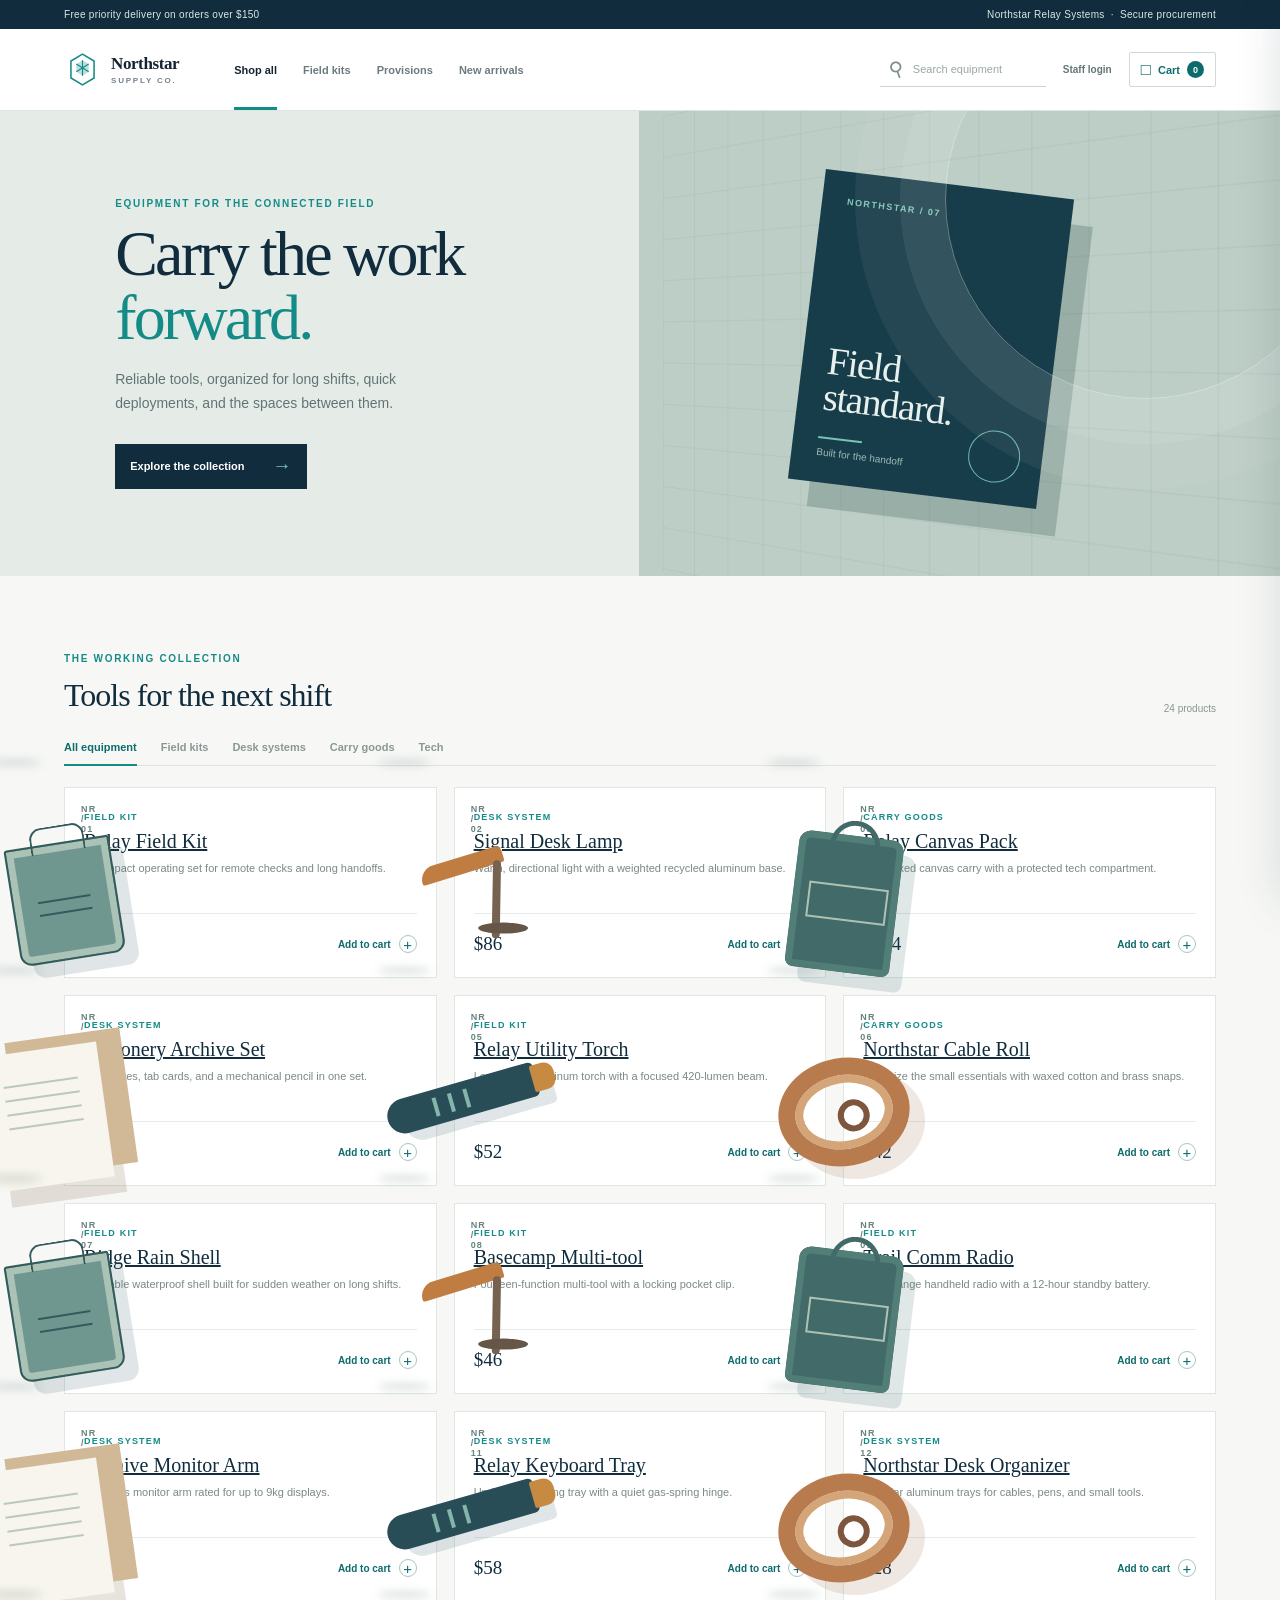
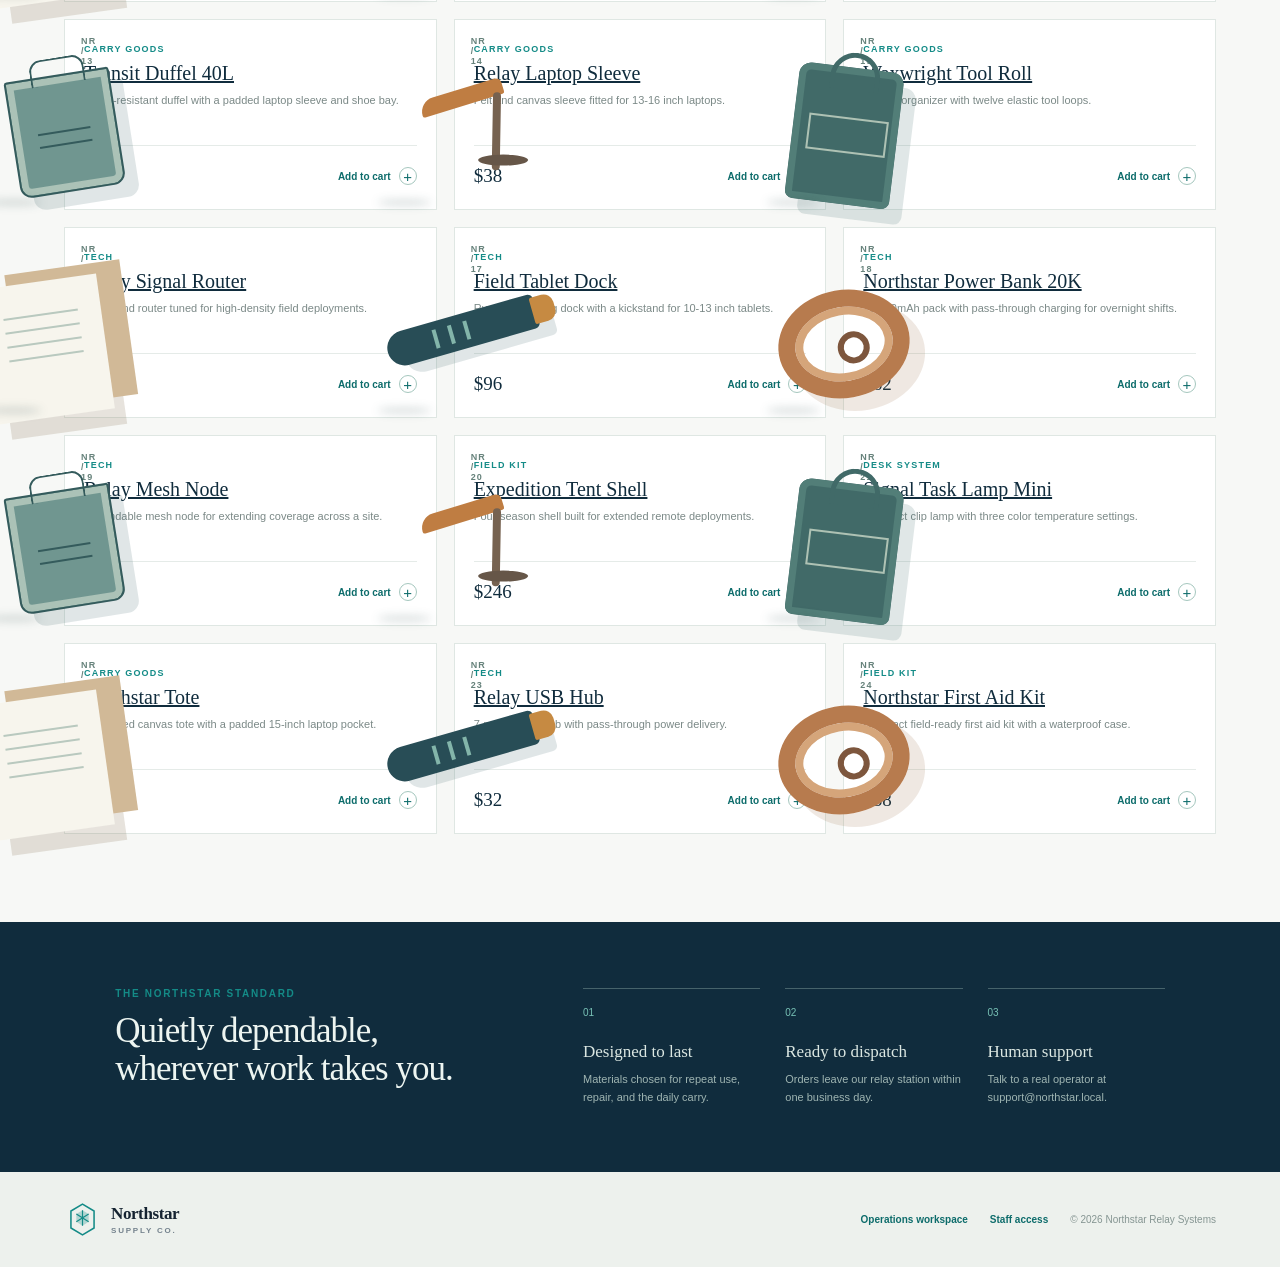
==== commit 1585d6d2: "Add complete honeypot decoy site" ====
--- a/honeypot-site/index.html
+++ b/honeypot-site/index.html
@@ -16,13 +16,31 @@
   </header>
   <main>
     <section class="store-hero"><div class="hero-copy"><p class="eyebrow">Equipment for the connected field</p><h1>Carry the work<br><em>forward.</em></h1><p>Reliable tools, organized for long shifts, quick deployments, and the spaces between them.</p><a class="hero-button" href="#catalog">Explore the collection <span>&#8594;</span></a></div><div class="hero-visual" aria-label="A field kit arranged for deployment"><div class="hero-grid"></div><div class="hero-card"><span class="hero-card-label">NORTHSTAR / 07</span><strong>Field<br>standard.</strong><span class="hero-card-line"></span><small>Built for the handoff</small></div><div class="hero-orbit"></div></div></section>
-    <section class="catalog-section" id="catalog"><div class="section-heading"><div><p class="eyebrow">The working collection</p><h2>Tools for the next shift</h2></div><span class="catalog-count" id="catalog-count">06 products</span></div><div class="category-tabs" role="tablist"><button class="category-tab active" data-category="all" type="button">All equipment</button><button class="category-tab" data-category="field" type="button">Field kits</button><button class="category-tab" data-category="desk" type="button">Desk systems</button><button class="category-tab" data-category="carry" type="button">Carry goods</button></div><div class="product-grid" id="product-grid">
-      <article class="product-card" data-category="field" data-name="relay field kit"><div class="product-art art-kit"><span>NR / 01</span><div class="kit-shape"></div><i></i></div><div class="product-info"><span class="product-type">Field kit</span><h3>Relay Field Kit</h3><p>A compact operating set for remote checks and long handoffs.</p><div class="product-buy"><strong>$128</strong><button class="add-button" data-product="Relay Field Kit" data-price="128" type="button">Add to cart <span>+</span></button></div></div></article>
-      <article class="product-card" data-category="desk" data-name="signal desk lamp"><div class="product-art art-lamp"><span>NR / 04</span><div class="lamp-shape"></div><i></i></div><div class="product-info"><span class="product-type">Desk system</span><h3>Signal Desk Lamp</h3><p>Warm, directional light with a weighted recycled aluminum base.</p><div class="product-buy"><strong>$86</strong><button class="add-button" data-product="Signal Desk Lamp" data-price="86" type="button">Add to cart <span>+</span></button></div></div></article>
-      <article class="product-card" data-category="carry" data-name="relay canvas pack"><div class="product-art art-pack"><span>NR / 12</span><div class="pack-shape"></div><i></i></div><div class="product-info"><span class="product-type">Carry goods</span><h3>Relay Canvas Pack</h3><p>18L waxed canvas carry with a protected tech compartment.</p><div class="product-buy"><strong>$164</strong><button class="add-button" data-product="Relay Canvas Pack" data-price="164" type="button">Add to cart <span>+</span></button></div></div></article>
-      <article class="product-card" data-category="desk" data-name="stationery archive set"><div class="product-art art-paper"><span>NR / 09</span><div class="paper-shape"></div><i></i></div><div class="product-info"><span class="product-type">Desk system</span><h3>Stationery Archive Set</h3><p>Field notes, tab cards, and a mechanical pencil in one set.</p><div class="product-buy"><strong>$34</strong><button class="add-button" data-product="Stationery Archive Set" data-price="34" type="button">Add to cart <span>+</span></button></div></div></article>
-      <article class="product-card" data-category="field" data-name="relay utility torch"><div class="product-art art-torch"><span>NR / 18</span><div class="torch-shape"></div><i></i></div><div class="product-info"><span class="product-type">Field kit</span><h3>Relay Utility Torch</h3><p>Low-profile aluminum torch with a focused 420-lumen beam.</p><div class="product-buy"><strong>$52</strong><button class="add-button" data-product="Relay Utility Torch" data-price="52" type="button">Add to cart <span>+</span></button></div></div></article>
-      <article class="product-card" data-category="carry" data-name="northstar cable roll"><div class="product-art art-cable"><span>NR / 22</span><div class="cable-shape"></div><i></i></div><div class="product-info"><span class="product-type">Carry goods</span><h3>Northstar Cable Roll</h3><p>Organize the small essentials with waxed cotton and brass snaps.</p><div class="product-buy"><strong>$42</strong><button class="add-button" data-product="Northstar Cable Roll" data-price="42" type="button">Add to cart <span>+</span></button></div></div></article>
+    <section class="catalog-section" id="catalog"><div class="section-heading"><div><p class="eyebrow">The working collection</p><h2>Tools for the next shift</h2></div><span class="catalog-count" id="catalog-count">24 products</span></div><div class="category-tabs" role="tablist"><button class="category-tab active" data-category="all" type="button">All equipment</button><button class="category-tab" data-category="field" type="button">Field kits</button><button class="category-tab" data-category="desk" type="button">Desk systems</button><button class="category-tab" data-category="carry" type="button">Carry goods</button><button class="category-tab" data-category="tech" type="button">Tech</button></div><div class="product-grid" id="product-grid">
+      <article class="product-card" data-category="field" data-name="relay field kit"><a class="product-art art-kit" href="product.html?id=1"><span>NR / 01</span><div class="kit-shape"></div><i></i></a><div class="product-info"><span class="product-type">Field kit</span><h3><a href="product.html?id=1">Relay Field Kit</a></h3><p>A compact operating set for remote checks and long handoffs.</p><div class="product-buy"><strong>$128</strong><button class="add-button" data-product="Relay Field Kit" data-price="128" type="button">Add to cart <span>+</span></button></div></div></article>
+      <article class="product-card" data-category="desk" data-name="signal desk lamp"><a class="product-art art-lamp" href="product.html?id=2"><span>NR / 02</span><div class="lamp-shape"></div><i></i></a><div class="product-info"><span class="product-type">Desk system</span><h3><a href="product.html?id=2">Signal Desk Lamp</a></h3><p>Warm, directional light with a weighted recycled aluminum base.</p><div class="product-buy"><strong>$86</strong><button class="add-button" data-product="Signal Desk Lamp" data-price="86" type="button">Add to cart <span>+</span></button></div></div></article>
+      <article class="product-card" data-category="carry" data-name="relay canvas pack"><a class="product-art art-pack" href="product.html?id=3"><span>NR / 03</span><div class="pack-shape"></div><i></i></a><div class="product-info"><span class="product-type">Carry goods</span><h3><a href="product.html?id=3">Relay Canvas Pack</a></h3><p>18L waxed canvas carry with a protected tech compartment.</p><div class="product-buy"><strong>$164</strong><button class="add-button" data-product="Relay Canvas Pack" data-price="164" type="button">Add to cart <span>+</span></button></div></div></article>
+      <article class="product-card" data-category="desk" data-name="stationery archive set"><a class="product-art art-paper" href="product.html?id=4"><span>NR / 04</span><div class="paper-shape"></div><i></i></a><div class="product-info"><span class="product-type">Desk system</span><h3><a href="product.html?id=4">Stationery Archive Set</a></h3><p>Field notes, tab cards, and a mechanical pencil in one set.</p><div class="product-buy"><strong>$34</strong><button class="add-button" data-product="Stationery Archive Set" data-price="34" type="button">Add to cart <span>+</span></button></div></div></article>
+      <article class="product-card" data-category="field" data-name="relay utility torch"><a class="product-art art-torch" href="product.html?id=5"><span>NR / 05</span><div class="torch-shape"></div><i></i></a><div class="product-info"><span class="product-type">Field kit</span><h3><a href="product.html?id=5">Relay Utility Torch</a></h3><p>Low-profile aluminum torch with a focused 420-lumen beam.</p><div class="product-buy"><strong>$52</strong><button class="add-button" data-product="Relay Utility Torch" data-price="52" type="button">Add to cart <span>+</span></button></div></div></article>
+      <article class="product-card" data-category="carry" data-name="northstar cable roll"><a class="product-art art-cable" href="product.html?id=6"><span>NR / 06</span><div class="cable-shape"></div><i></i></a><div class="product-info"><span class="product-type">Carry goods</span><h3><a href="product.html?id=6">Northstar Cable Roll</a></h3><p>Organize the small essentials with waxed cotton and brass snaps.</p><div class="product-buy"><strong>$42</strong><button class="add-button" data-product="Northstar Cable Roll" data-price="42" type="button">Add to cart <span>+</span></button></div></div></article>
+      <article class="product-card" data-category="field" data-name="ridge rain shell"><a class="product-art art-kit" href="product.html?id=7"><span>NR / 07</span><div class="kit-shape"></div><i></i></a><div class="product-info"><span class="product-type">Field kit</span><h3><a href="product.html?id=7">Ridge Rain Shell</a></h3><p>Packable waterproof shell built for sudden weather on long shifts.</p><div class="product-buy"><strong>$118</strong><button class="add-button" data-product="Ridge Rain Shell" data-price="118" type="button">Add to cart <span>+</span></button></div></div></article>
+      <article class="product-card" data-category="field" data-name="basecamp multi-tool"><a class="product-art art-lamp" href="product.html?id=8"><span>NR / 08</span><div class="lamp-shape"></div><i></i></a><div class="product-info"><span class="product-type">Field kit</span><h3><a href="product.html?id=8">Basecamp Multi-tool</a></h3><p>Fourteen-function multi-tool with a locking pocket clip.</p><div class="product-buy"><strong>$46</strong><button class="add-button" data-product="Basecamp Multi-tool" data-price="46" type="button">Add to cart <span>+</span></button></div></div></article>
+      <article class="product-card" data-category="field" data-name="trail comm radio"><a class="product-art art-pack" href="product.html?id=9"><span>NR / 09</span><div class="pack-shape"></div><i></i></a><div class="product-info"><span class="product-type">Field kit</span><h3><a href="product.html?id=9">Trail Comm Radio</a></h3><p>Short-range handheld radio with a 12-hour standby battery.</p><div class="product-buy"><strong>$96</strong><button class="add-button" data-product="Trail Comm Radio" data-price="96" type="button">Add to cart <span>+</span></button></div></div></article>
+      <article class="product-card" data-category="desk" data-name="archive monitor arm"><a class="product-art art-paper" href="product.html?id=10"><span>NR / 10</span><div class="paper-shape"></div><i></i></a><div class="product-info"><span class="product-type">Desk system</span><h3><a href="product.html?id=10">Archive Monitor Arm</a></h3><p>Dual-axis monitor arm rated for up to 9kg displays.</p><div class="product-buy"><strong>$74</strong><button class="add-button" data-product="Archive Monitor Arm" data-price="74" type="button">Add to cart <span>+</span></button></div></div></article>
+      <article class="product-card" data-category="desk" data-name="relay keyboard tray"><a class="product-art art-torch" href="product.html?id=11"><span>NR / 11</span><div class="torch-shape"></div><i></i></a><div class="product-info"><span class="product-type">Desk system</span><h3><a href="product.html?id=11">Relay Keyboard Tray</a></h3><p>Under-desk sliding tray with a quiet gas-spring hinge.</p><div class="product-buy"><strong>$58</strong><button class="add-button" data-product="Relay Keyboard Tray" data-price="58" type="button">Add to cart <span>+</span></button></div></div></article>
+      <article class="product-card" data-category="desk" data-name="northstar desk organizer"><a class="product-art art-cable" href="product.html?id=12"><span>NR / 12</span><div class="cable-shape"></div><i></i></a><div class="product-info"><span class="product-type">Desk system</span><h3><a href="product.html?id=12">Northstar Desk Organizer</a></h3><p>Modular aluminum trays for cables, pens, and small tools.</p><div class="product-buy"><strong>$28</strong><button class="add-button" data-product="Northstar Desk Organizer" data-price="28" type="button">Add to cart <span>+</span></button></div></div></article>
+      <article class="product-card" data-category="carry" data-name="transit duffel 40l"><a class="product-art art-kit" href="product.html?id=13"><span>NR / 13</span><div class="kit-shape"></div><i></i></a><div class="product-info"><span class="product-type">Carry goods</span><h3><a href="product.html?id=13">Transit Duffel 40L</a></h3><p>Water-resistant duffel with a padded laptop sleeve and shoe bay.</p><div class="product-buy"><strong>$142</strong><button class="add-button" data-product="Transit Duffel 40L" data-price="142" type="button">Add to cart <span>+</span></button></div></div></article>
+      <article class="product-card" data-category="carry" data-name="relay laptop sleeve"><a class="product-art art-lamp" href="product.html?id=14"><span>NR / 14</span><div class="lamp-shape"></div><i></i></a><div class="product-info"><span class="product-type">Carry goods</span><h3><a href="product.html?id=14">Relay Laptop Sleeve</a></h3><p>Felt and canvas sleeve fitted for 13-16 inch laptops.</p><div class="product-buy"><strong>$38</strong><button class="add-button" data-product="Relay Laptop Sleeve" data-price="38" type="button">Add to cart <span>+</span></button></div></div></article>
+      <article class="product-card" data-category="carry" data-name="waxwright tool roll"><a class="product-art art-pack" href="product.html?id=15"><span>NR / 15</span><div class="pack-shape"></div><i></i></a><div class="product-info"><span class="product-type">Carry goods</span><h3><a href="product.html?id=15">Waxwright Tool Roll</a></h3><p>Roll-up organizer with twelve elastic tool loops.</p><div class="product-buy"><strong>$54</strong><button class="add-button" data-product="Waxwright Tool Roll" data-price="54" type="button">Add to cart <span>+</span></button></div></div></article>
+      <article class="product-card" data-category="tech" data-name="relay signal router"><a class="product-art art-paper" href="product.html?id=16"><span>NR / 16</span><div class="paper-shape"></div><i></i></a><div class="product-info"><span class="product-type">Tech</span><h3><a href="product.html?id=16">Relay Signal Router</a></h3><p>Dual-band router tuned for high-density field deployments.</p><div class="product-buy"><strong>$189</strong><button class="add-button" data-product="Relay Signal Router" data-price="189" type="button">Add to cart <span>+</span></button></div></div></article>
+      <article class="product-card" data-category="tech" data-name="field tablet dock"><a class="product-art art-torch" href="product.html?id=17"><span>NR / 17</span><div class="torch-shape"></div><i></i></a><div class="product-info"><span class="product-type">Tech</span><h3><a href="product.html?id=17">Field Tablet Dock</a></h3><p>Rugged charging dock with a kickstand for 10-13 inch tablets.</p><div class="product-buy"><strong>$96</strong><button class="add-button" data-product="Field Tablet Dock" data-price="96" type="button">Add to cart <span>+</span></button></div></div></article>
+      <article class="product-card" data-category="tech" data-name="northstar power bank 20k"><a class="product-art art-cable" href="product.html?id=18"><span>NR / 18</span><div class="cable-shape"></div><i></i></a><div class="product-info"><span class="product-type">Tech</span><h3><a href="product.html?id=18">Northstar Power Bank 20K</a></h3><p>20,000mAh pack with pass-through charging for overnight shifts.</p><div class="product-buy"><strong>$62</strong><button class="add-button" data-product="Northstar Power Bank 20K" data-price="62" type="button">Add to cart <span>+</span></button></div></div></article>
+      <article class="product-card" data-category="tech" data-name="relay mesh node"><a class="product-art art-kit" href="product.html?id=19"><span>NR / 19</span><div class="kit-shape"></div><i></i></a><div class="product-info"><span class="product-type">Tech</span><h3><a href="product.html?id=19">Relay Mesh Node</a></h3><p>Expandable mesh node for extending coverage across a site.</p><div class="product-buy"><strong>$134</strong><button class="add-button" data-product="Relay Mesh Node" data-price="134" type="button">Add to cart <span>+</span></button></div></div></article>
+      <article class="product-card" data-category="field" data-name="expedition tent shell"><a class="product-art art-lamp" href="product.html?id=20"><span>NR / 20</span><div class="lamp-shape"></div><i></i></a><div class="product-info"><span class="product-type">Field kit</span><h3><a href="product.html?id=20">Expedition Tent Shell</a></h3><p>Four-season shell built for extended remote deployments.</p><div class="product-buy"><strong>$246</strong><button class="add-button" data-product="Expedition Tent Shell" data-price="246" type="button">Add to cart <span>+</span></button></div></div></article>
+      <article class="product-card" data-category="desk" data-name="signal task lamp mini"><a class="product-art art-pack" href="product.html?id=21"><span>NR / 21</span><div class="pack-shape"></div><i></i></a><div class="product-info"><span class="product-type">Desk system</span><h3><a href="product.html?id=21">Signal Task Lamp Mini</a></h3><p>Compact clip lamp with three color temperature settings.</p><div class="product-buy"><strong>$44</strong><button class="add-button" data-product="Signal Task Lamp Mini" data-price="44" type="button">Add to cart <span>+</span></button></div></div></article>
+      <article class="product-card" data-category="carry" data-name="northstar tote"><a class="product-art art-paper" href="product.html?id=22"><span>NR / 22</span><div class="paper-shape"></div><i></i></a><div class="product-info"><span class="product-type">Carry goods</span><h3><a href="product.html?id=22">Northstar Tote</a></h3><p>Structured canvas tote with a padded 15-inch laptop pocket.</p><div class="product-buy"><strong>$58</strong><button class="add-button" data-product="Northstar Tote" data-price="58" type="button">Add to cart <span>+</span></button></div></div></article>
+      <article class="product-card" data-category="tech" data-name="relay usb hub"><a class="product-art art-torch" href="product.html?id=23"><span>NR / 23</span><div class="torch-shape"></div><i></i></a><div class="product-info"><span class="product-type">Tech</span><h3><a href="product.html?id=23">Relay USB Hub</a></h3><p>7-port USB-C hub with pass-through power delivery.</p><div class="product-buy"><strong>$32</strong><button class="add-button" data-product="Relay USB Hub" data-price="32" type="button">Add to cart <span>+</span></button></div></div></article>
+      <article class="product-card" data-category="field" data-name="northstar first aid kit"><a class="product-art art-cable" href="product.html?id=24"><span>NR / 24</span><div class="cable-shape"></div><i></i></a><div class="product-info"><span class="product-type">Field kit</span><h3><a href="product.html?id=24">Northstar First Aid Kit</a></h3><p>Compact field-ready first aid kit with a waterproof case.</p><div class="product-buy"><strong>$38</strong><button class="add-button" data-product="Northstar First Aid Kit" data-price="38" type="button">Add to cart <span>+</span></button></div></div></article>
     </div><p class="empty-products" id="empty-products">No equipment matches that search.</p></section>
     <section class="store-service" id="provisions"><div><p class="eyebrow">The Northstar standard</p><h2>Quietly dependable,<br>wherever work takes you.</h2></div><div class="service-points"><div><span>01</span><strong>Designed to last</strong><p>Materials chosen for repeat use, repair, and the daily carry.</p></div><div><span>02</span><strong>Ready to dispatch</strong><p>Orders leave our relay station within one business day.</p></div><div><span>03</span><strong>Human support</strong><p>Talk to a real operator at support@northstar.local.</p></div></div></section>
   </main>
--- a/honeypot-site/style.css
+++ b/honeypot-site/style.css
@@ -80,3 +80,34 @@
 .payment-page { min-height: 100vh; color: var(--ink); background: #f5f7f5; }.checkout-header { display: flex; height: 78px; align-items: center; padding: 0 clamp(18px, 6vw, 92px); border-bottom: 1px solid #dce5e1; background: #fff; }.checkout-header .brand-mark { width: 35px; height: 35px; }.checkout-progress { display: flex; align-items: center; gap: 13px; margin: 0 auto; color: #a2afab; font-size: 10px; font-weight: 700; }.checkout-progress i { width: 33px; height: 1px; background: #d3ded9; }.checkout-progress .complete { color: var(--teal); }.checkout-progress .active { color: var(--navy); }.checkout-back { color: var(--teal-dark); font-size: 10px; font-weight: 700; text-decoration: none; }.payment-main { max-width: 1160px; margin: 0 auto; padding: 58px clamp(18px, 5vw, 65px) 80px; }.payment-intro { margin-bottom: 33px; }.payment-intro h1 { margin: 0 0 9px; color: var(--navy); font-family: Georgia, serif; font-size: 38px; font-weight: 400; letter-spacing: -1.2px; }.payment-intro > p:last-child { margin: 0; color: var(--muted); font-size: 13px; }.payment-layout { display: grid; grid-template-columns: minmax(0, 1.35fr) minmax(280px, .65fr); gap: 22px; align-items: start; }.payment-methods { display: grid; gap: 17px; }.payment-card, .order-summary { border: 1px solid #dfe8e3; background: #fff; box-shadow: var(--shadow); }.payment-card { padding: 25px 27px; }.payment-card-heading { display: flex; align-items: flex-start; justify-content: space-between; margin-bottom: 15px; }.payment-card-heading > div { display: flex; align-items: center; gap: 12px; }.step-number { color: var(--teal); font-size: 10px; font-weight: 700; letter-spacing: 1px; }.payment-card h2 { margin: 0; color: var(--navy); font-family: Georgia, serif; font-size: 23px; font-weight: 400; }.secure-pill { padding: 5px 8px; color: #3e806f; background: #edf8f3; font-size: 9px; font-weight: 700; }.payment-help { margin: 0 0 21px; color: var(--muted); font-size: 11px; line-height: 1.5; }.qr-options { display: grid; grid-template-columns: repeat(2, 1fr); gap: 13px; }.qr-option { display: flex; min-width: 0; align-items: center; gap: 13px; padding: 13px; border: 1px solid #dce5e1; text-align: left; background: #fff; }.qr-option.active { border-color: var(--teal); box-shadow: inset 0 0 0 1px var(--teal); }.qr-frame { display: block; flex: 0 0 84px; width: 84px; height: 84px; padding: 5px; background: #fff; }.qr-frame svg { display: block; width: 100%; height: 100%; }.qr-option strong, .qr-option small { display: block; }.qr-option strong { color: var(--navy); font-family: Georgia, serif; font-size: 14px; font-weight: 400; }.qr-option small { margin-top: 5px; color: #899893; font-size: 9px; line-height: 1.35; }.wallet-id { display: flex; align-items: center; gap: 9px; margin-top: 17px; padding: 12px 13px; background: #f2f7f4; }.wallet-id span { color: #71837d; font-size: 10px; }.wallet-id strong { overflow: hidden; margin-left: auto; color: var(--navy); font-size: 10px; text-overflow: ellipsis; white-space: nowrap; }.wallet-id button { padding: 4px 8px; border: 1px solid #bfd5cc; color: var(--teal-dark); background: #fff; font-size: 9px; font-weight: 700; }.card-logos { color: #8b9995; font-size: 9px; font-weight: 700; letter-spacing: .5px; }.card-payment form { display: grid; gap: 16px; }.card-payment label { display: grid; gap: 7px; color: var(--ink-soft); font-size: 10px; font-weight: 700; }.card-payment input { width: 100%; height: 42px; padding: 0 12px; border: 1px solid #ccd9d4; border-radius: 2px; outline: none; color: var(--ink); background: #fbfcfb; font-size: 11px; }.card-payment input:focus { border-color: var(--teal); box-shadow: 0 0 0 3px rgba(20, 139, 135, .1); }.form-split { display: grid; grid-template-columns: 1fr 1fr; gap: 13px; }.pay-button { display: flex; height: 45px; align-items: center; justify-content: space-between; margin-top: 2px; padding: 0 14px; border: 0; color: #fff; background: var(--teal-dark); font-size: 11px; font-weight: 700; }.pay-button b { font-size: 18px; font-weight: 400; }.payment-success { display: none; margin: 0; padding: 11px 13px; border-left: 3px solid var(--teal); color: #347568; background: #edf8f3; font-size: 10px; line-height: 1.4; }.payment-success.is-visible { display: block; }.order-summary { position: sticky; top: 20px; padding: 24px; }.summary-heading { display: flex; align-items: start; justify-content: space-between; padding-bottom: 17px; border-bottom: 1px solid var(--line); }.summary-heading .eyebrow { margin-bottom: 0; }.summary-heading > span { color: #899893; font-size: 10px; }.summary-items { padding: 7px 0; }.summary-items > p { color: var(--muted); font-size: 11px; line-height: 1.6; }.summary-items a { color: var(--teal-dark); font-weight: 700; }.summary-item { display: flex; justify-content: space-between; gap: 12px; padding: 12px 0; border-bottom: 1px solid #edf1ef; color: var(--ink-soft); font-size: 11px; }.summary-item span { min-width: 0; }.summary-item b { color: #94a09c; font-size: 10px; font-weight: 400; }.summary-item strong { flex-shrink: 0; color: var(--navy); font-size: 11px; }.summary-lines { padding-top: 13px; border-top: 1px solid var(--line); }.summary-lines > div { display: flex; justify-content: space-between; padding: 7px 0; color: #84928d; font-size: 10px; }.summary-lines strong { color: var(--ink); font-size: 10px; }.summary-lines .summary-total { margin-top: 8px; padding-top: 16px; border-top: 1px solid var(--line); color: var(--navy); font-size: 13px; }.summary-total strong { color: var(--navy); font-family: Georgia, serif; font-size: 22px; font-weight: 400; }.summary-note { display: flex; gap: 9px; margin-top: 18px; padding: 12px; color: #55766b; background: #f1f7f3; }.summary-note span { color: var(--teal); font-size: 12px; }.summary-note p { margin: 0; font-size: 9px; line-height: 1.5; }.checkout-footer { display: flex; justify-content: space-between; padding: 19px clamp(18px, 6vw, 92px); border-top: 1px solid #dce5e1; color: #8c9995; background: #fff; font-size: 10px; }
 @media (max-width: 760px) { .checkout-header { height: 67px; }.checkout-header .brand-lockup small, .checkout-back { display: none; }.checkout-progress { margin-left: auto; margin-right: 0; gap: 7px; font-size: 9px; }.checkout-progress i { width: 15px; }.payment-main { padding-top: 39px; padding-bottom: 52px; }.payment-intro h1 { font-size: 32px; }.payment-layout { grid-template-columns: 1fr; }.order-summary { position: static; grid-row: 1; }.payment-methods { grid-row: 2; }.checkout-footer { align-items: flex-start; flex-direction: column; gap: 7px; } }
 @media (max-width: 500px) { .payment-card, .order-summary { padding: 19px 16px; }.payment-card-heading { gap: 10px; }.payment-card h2 { font-size: 20px; }.secure-pill, .card-logos { font-size: 8px; }.qr-options { grid-template-columns: 1fr; }.qr-option { padding: 10px; }.qr-frame { flex-basis: 76px; width: 76px; height: 76px; }.wallet-id { align-items: flex-start; flex-wrap: wrap; }.wallet-id strong { width: calc(100% - 23px); margin-left: 0; order: 3; }.wallet-id button { margin-left: auto; }.form-split { gap: 9px; }.payment-intro { margin-bottom: 23px; } }
+
+/* --- product detail page --- */
+.product-detail-grid { display: grid; grid-template-columns: minmax(260px, 380px) 1fr; gap: 34px; margin-top: 22px; }
+.pd-art { position: relative; display: flex; align-items: flex-start; justify-content: flex-start; padding: 18px; border-radius: 14px; min-height: 260px; text-decoration: none; }
+.pd-info p { color: var(--ink-soft); line-height: 1.6; }
+.pd-table { width: 100%; border-collapse: collapse; margin: 14px 0 22px; font-size: 13px; }
+.pd-table th, .pd-table td { text-align: left; padding: 7px 10px; border-bottom: 1px solid var(--line); }
+.pd-table th { color: var(--muted); font-weight: 600; width: 40%; }
+.pd-reviews { margin: 18px 0; padding: 14px 16px; background: var(--panel); border: 1px solid var(--line); border-radius: 10px; }
+.pd-reviews h3 { margin: 0 0 6px; font-size: 12px; letter-spacing: .6px; text-transform: uppercase; color: var(--muted); }
+@media (max-width: 760px) { .product-detail-grid { grid-template-columns: 1fr; } }
+
+/* --- dashboard sub-pages (users / orders) --- */
+.data-table-panel { margin: 22px 0; background: var(--panel); border: 1px solid var(--line); border-radius: 14px; overflow: hidden; }
+.data-table { width: 100%; border-collapse: collapse; font-size: 13px; }
+.data-table th { text-align: left; padding: 12px 16px; background: var(--paper); color: var(--muted); font-weight: 600; font-size: 11px; letter-spacing: .5px; text-transform: uppercase; border-bottom: 1px solid var(--line); }
+.data-table td { padding: 11px 16px; border-bottom: 1px solid var(--line); }
+.data-table tr:last-child td { border-bottom: none; }
+.data-table tr.is-selected { background: rgba(20, 139, 135, .07); }
+.role-pill { display: inline-block; padding: 3px 9px; border-radius: 20px; font-size: 10px; font-weight: 700; letter-spacing: .4px; text-transform: uppercase; background: rgba(63, 120, 181, .12); color: var(--blue); }
+.role-pill.admin { background: rgba(188, 77, 77, .12); color: var(--red); }
+.record-note { margin: 14px 16px; padding: 10px 14px; border-radius: 8px; background: rgba(214, 139, 44, .1); color: #8a5a15; font-size: 12px; }
+.toolbar-row { display: flex; align-items: center; justify-content: space-between; gap: 12px; margin-top: 8px; flex-wrap: wrap; }
+.toolbar-row input[type="search"] { padding: 9px 13px; border: 1px solid var(--line); border-radius: 8px; min-width: 220px; }
+
+/* --- checkout promo code (client-side only, no server-side validation) --- */
+.promo-row { display: flex; gap: 8px; margin: 16px 0 4px; }
+.promo-row input { flex: 1; padding: 9px 12px; border: 1px solid var(--line); border-radius: 8px; }
+.promo-row button { padding: 9px 16px; border: none; border-radius: 8px; background: var(--navy); color: #fff; font-weight: 600; }
+.promo-status { margin: 0 0 8px; font-size: 12px; color: var(--muted); min-height: 14px; }
+.promo-status.is-visible { color: var(--teal-dark); font-weight: 600; }
